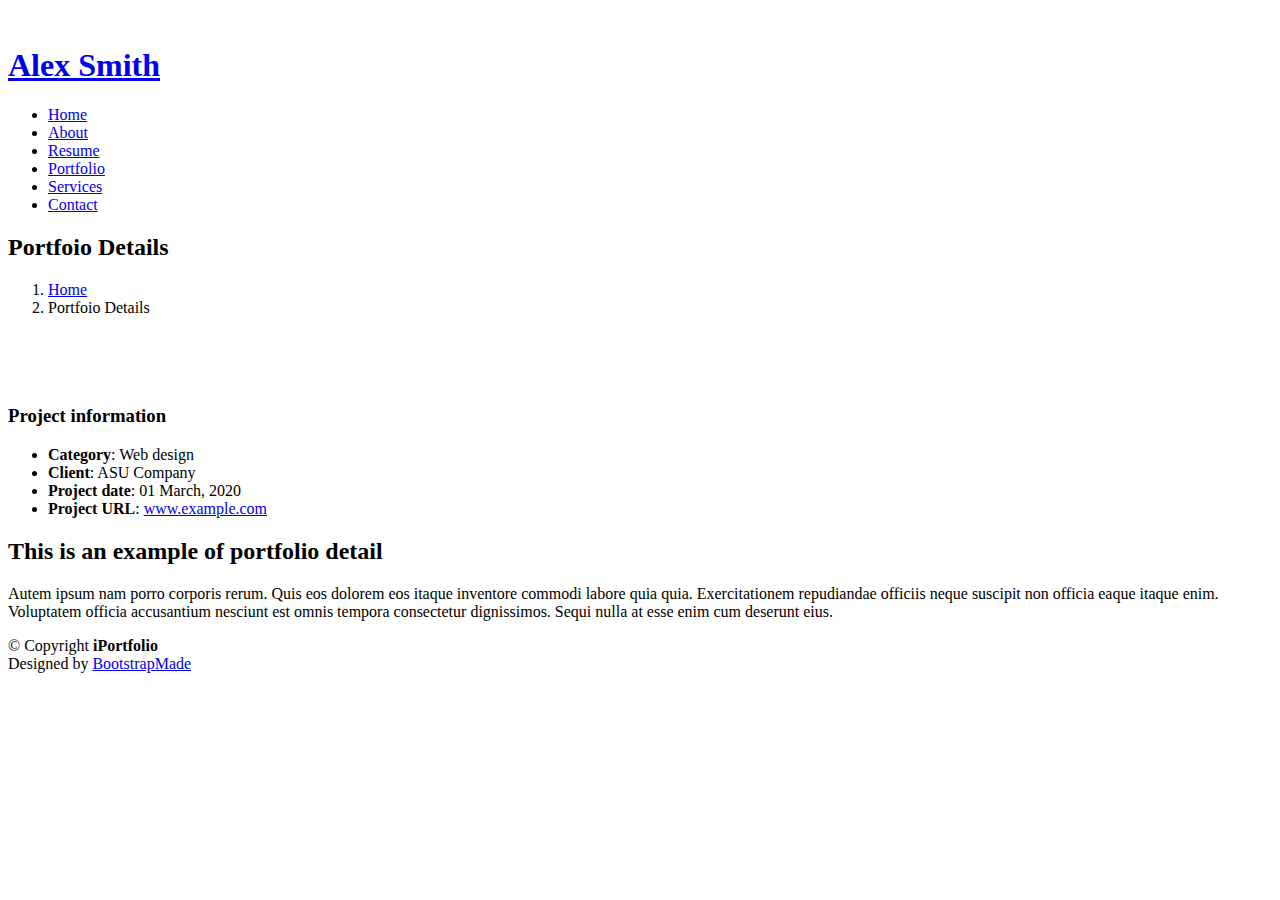
==== portfolio-details.html @ 4941a92e "Add files via upload" ====
<!DOCTYPE html>
<html lang="en">

<head>
  <meta charset="utf-8">
  <meta content="width=device-width, initial-scale=1.0" name="viewport">

  <title>Portfolio Details - iPortfolio Bootstrap Template</title>
  <meta content="" name="description">
  <meta content="" name="keywords">

  <!-- Favicons -->
  <link href="assets/img/favicon.png" rel="icon">
  <link href="assets/img/apple-touch-icon.png" rel="apple-touch-icon">

  <!-- Google Fonts -->
  <link href="https://fonts.googleapis.com/css?family=Open+Sans:300,300i,400,400i,600,600i,700,700i|Raleway:300,300i,400,400i,500,500i,600,600i,700,700i|Poppins:300,300i,400,400i,500,500i,600,600i,700,700i" rel="stylesheet">

  <!-- Vendor CSS Files -->
  <link href="assets/vendor/aos/aos.css" rel="stylesheet">
  <link href="assets/vendor/bootstrap/css/bootstrap.min.css" rel="stylesheet">
  <link href="assets/vendor/bootstrap-icons/bootstrap-icons.css" rel="stylesheet">
  <link href="assets/vendor/boxicons/css/boxicons.min.css" rel="stylesheet">
  <link href="assets/vendor/glightbox/css/glightbox.min.css" rel="stylesheet">
  <link href="assets/vendor/swiper/swiper-bundle.min.css" rel="stylesheet">

  <!-- Template Main CSS File -->
  <link href="assets/css/style.css" rel="stylesheet">

  <!-- =======================================================
  * Template Name: iPortfolio
  * Updated: Mar 10 2023 with Bootstrap v5.2.3
  * Template URL: https://bootstrapmade.com/iportfolio-bootstrap-portfolio-websites-template/
  * Author: BootstrapMade.com
  * License: https://bootstrapmade.com/license/
  ======================================================== -->
</head>

<body>

  <!-- ======= Mobile nav toggle button ======= -->
  <i class="bi bi-list mobile-nav-toggle d-xl-none"></i>

  <!-- ======= Header ======= -->
  <header id="header">
    <div class="d-flex flex-column">

      <div class="profile">
        <img src="assets/img/profile-img.jpg" alt="" class="img-fluid rounded-circle">
        <h1 class="text-light"><a href="index.html">Alex Smith</a></h1>
        <div class="social-links mt-3 text-center">
          <a href="#" class="twitter"><i class="bx bxl-twitter"></i></a>
          <a href="#" class="facebook"><i class="bx bxl-facebook"></i></a>
          <a href="#" class="instagram"><i class="bx bxl-instagram"></i></a>
          <a href="#" class="google-plus"><i class="bx bxl-skype"></i></a>
          <a href="#" class="linkedin"><i class="bx bxl-linkedin"></i></a>
        </div>
      </div>

      <nav id="navbar" class="nav-menu navbar">
        <ul>
          <li><a href="#hero" class="nav-link scrollto active"><i class="bx bx-home"></i> <span>Home</span></a></li>
          <li><a href="#about" class="nav-link scrollto"><i class="bx bx-user"></i> <span>About</span></a></li>
          <li><a href="#resume" class="nav-link scrollto"><i class="bx bx-file-blank"></i> <span>Resume</span></a></li>
          <li><a href="#portfolio" class="nav-link scrollto"><i class="bx bx-book-content"></i> <span>Portfolio</span></a></li>
          <li><a href="#services" class="nav-link scrollto"><i class="bx bx-server"></i> <span>Services</span></a></li>
          <li><a href="#contact" class="nav-link scrollto"><i class="bx bx-envelope"></i> <span>Contact</span></a></li>
        </ul>
      </nav><!-- .nav-menu -->
    </div>
  </header><!-- End Header -->

  <main id="main">

    <!-- ======= Breadcrumbs ======= -->
    <section id="breadcrumbs" class="breadcrumbs">
      <div class="container">

        <div class="d-flex justify-content-between align-items-center">
          <h2>Portfoio Details</h2>
          <ol>
            <li><a href="index.html">Home</a></li>
            <li>Portfoio Details</li>
          </ol>
        </div>

      </div>
    </section><!-- End Breadcrumbs -->

    <!-- ======= Portfolio Details Section ======= -->
    <section id="portfolio-details" class="portfolio-details">
      <div class="container">

        <div class="row gy-4">

          <div class="col-lg-8">
            <div class="portfolio-details-slider swiper">
              <div class="swiper-wrapper align-items-center">

                <div class="swiper-slide">
                  <img src="assets/img/portfolio/portfolio-details-1.jpg" alt="">
                </div>

                <div class="swiper-slide">
                  <img src="assets/img/portfolio/portfolio-details-2.jpg" alt="">
                </div>

                <div class="swiper-slide">
                  <img src="assets/img/portfolio/portfolio-details-3.jpg" alt="">
                </div>

              </div>
              <div class="swiper-pagination"></div>
            </div>
          </div>

          <div class="col-lg-4">
            <div class="portfolio-info">
              <h3>Project information</h3>
              <ul>
                <li><strong>Category</strong>: Web design</li>
                <li><strong>Client</strong>: ASU Company</li>
                <li><strong>Project date</strong>: 01 March, 2020</li>
                <li><strong>Project URL</strong>: <a href="#">www.example.com</a></li>
              </ul>
            </div>
            <div class="portfolio-description">
              <h2>This is an example of portfolio detail</h2>
              <p>
                Autem ipsum nam porro corporis rerum. Quis eos dolorem eos itaque inventore commodi labore quia quia. Exercitationem repudiandae officiis neque suscipit non officia eaque itaque enim. Voluptatem officia accusantium nesciunt est omnis tempora consectetur dignissimos. Sequi nulla at esse enim cum deserunt eius.
              </p>
            </div>
          </div>

        </div>

      </div>
    </section><!-- End Portfolio Details Section -->

  </main><!-- End #main -->

  <!-- ======= Footer ======= -->
  <footer id="footer">
    <div class="container">
      <div class="copyright">
        &copy; Copyright <strong><span>iPortfolio</span></strong>
      </div>
      <div class="credits">
        <!-- All the links in the footer should remain intact. -->
        <!-- You can delete the links only if you purchased the pro version. -->
        <!-- Licensing information: https://bootstrapmade.com/license/ -->
        <!-- Purchase the pro version with working PHP/AJAX contact form: https://bootstrapmade.com/iportfolio-bootstrap-portfolio-websites-template/ -->
        Designed by <a href="https://bootstrapmade.com/">BootstrapMade</a>
      </div>
    </div>
  </footer><!-- End  Footer -->

  <a href="#" class="back-to-top d-flex align-items-center justify-content-center"><i class="bi bi-arrow-up-short"></i></a>

  <!-- Vendor JS Files -->
  <script src="assets/vendor/purecounter/purecounter_vanilla.js"></script>
  <script src="assets/vendor/aos/aos.js"></script>
  <script src="assets/vendor/bootstrap/js/bootstrap.bundle.min.js"></script>
  <script src="assets/vendor/glightbox/js/glightbox.min.js"></script>
  <script src="assets/vendor/isotope-layout/isotope.pkgd.min.js"></script>
  <script src="assets/vendor/swiper/swiper-bundle.min.js"></script>
  <script src="assets/vendor/typed.js/typed.min.js"></script>
  <script src="assets/vendor/waypoints/noframework.waypoints.js"></script>
  <script src="assets/vendor/php-email-form/validate.js"></script>

  <!-- Template Main JS File -->
  <script src="assets/js/main.js"></script>

</body>

</html>
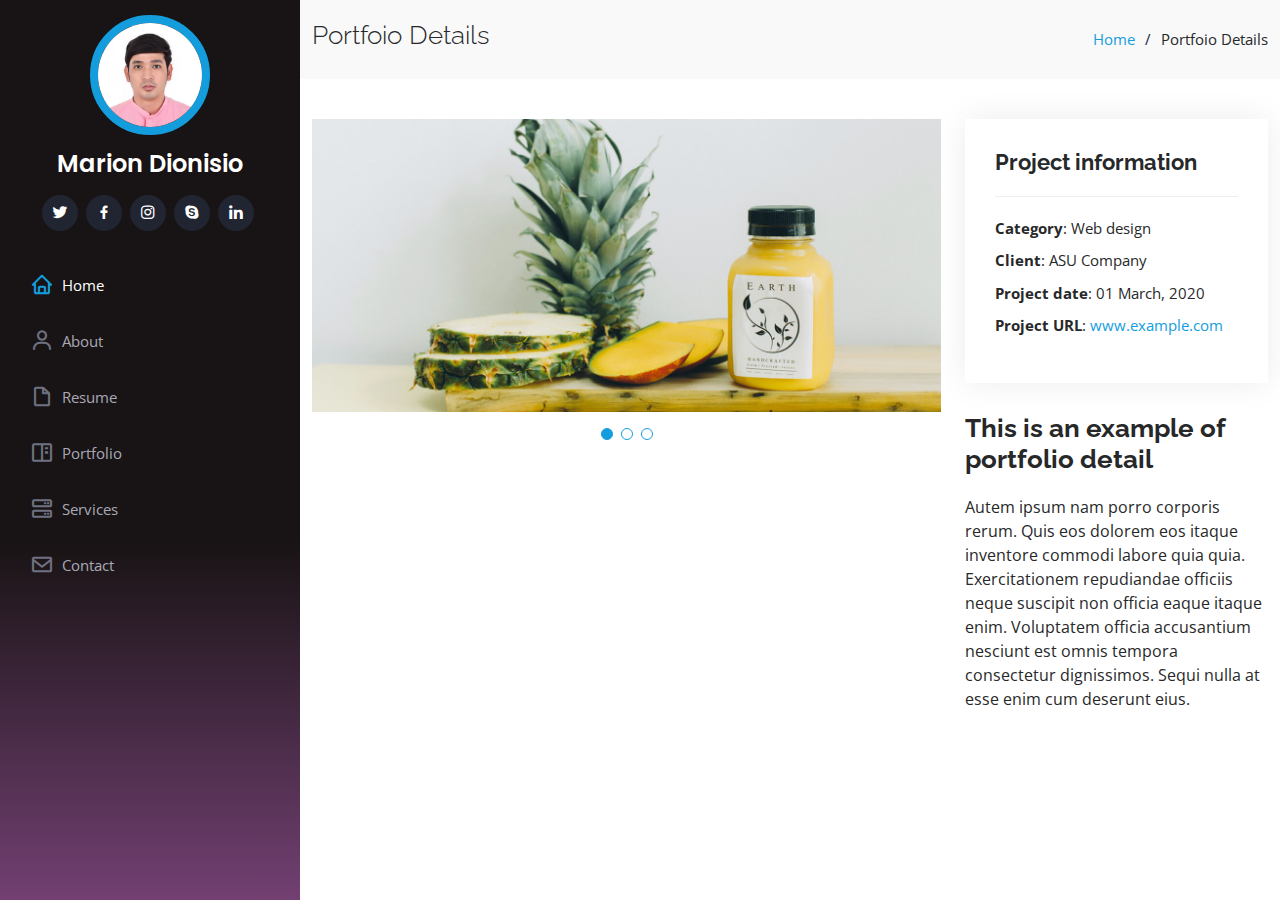
==== commit b31e159c: "Update portfolio-details.html" ====
--- a/portfolio-details.html
+++ b/portfolio-details.html
@@ -4,10 +4,6 @@
 <head>
   <meta charset="utf-8">
   <meta content="width=device-width, initial-scale=1.0" name="viewport">
-
-  <title>Portfolio Details - iPortfolio Bootstrap Template</title>
-  <meta content="" name="description">
-  <meta content="" name="keywords">
 
   <!-- Favicons -->
   <link href="assets/img/favicon.png" rel="icon">
@@ -29,7 +25,7 @@
 
   <!-- =======================================================
   * Template Name: iPortfolio
-  * Updated: Mar 10 2023 with Bootstrap v5.2.3
+  * Updated: Mar 10 2023 with Bootstrap v5.2.3
   * Template URL: https://bootstrapmade.com/iportfolio-bootstrap-portfolio-websites-template/
   * Author: BootstrapMade.com
   * License: https://bootstrapmade.com/license/
@@ -46,14 +42,14 @@
     <div class="d-flex flex-column">
 
       <div class="profile">
-        <img src="assets/img/profile-img.jpg" alt="" class="img-fluid rounded-circle">
-        <h1 class="text-light"><a href="index.html">Alex Smith</a></h1>
+        <img src="assets/img/profile-img.png" alt="" class="img-fluid rounded-circle">
+        <h1 class="text-light"><a href="index.html">Marion Dionisio</a></h1>
         <div class="social-links mt-3 text-center">
-          <a href="#" class="twitter"><i class="bx bxl-twitter"></i></a>
-          <a href="#" class="facebook"><i class="bx bxl-facebook"></i></a>
-          <a href="#" class="instagram"><i class="bx bxl-instagram"></i></a>
+          <a href="https://twitter.com/MarionDionisio_" class="twitter"><i class="bx bxl-twitter"></i></a>
+          <a href="https://www.facebook.com/marion.dionisio7" class="facebook"><i class="bx bxl-facebook"></i></a>
+          <a href="https://www.instagram.com/marion.dionisio/" class="instagram"><i class="bx bxl-instagram"></i></a>
           <a href="#" class="google-plus"><i class="bx bxl-skype"></i></a>
-          <a href="#" class="linkedin"><i class="bx bxl-linkedin"></i></a>
+          <a href="https://www.linkedin.com/in/marion-dionisio-a42985114/" class="linkedin"><i class="bx bxl-linkedin"></i></a>
         </div>
       </div>
 
@@ -139,22 +135,6 @@
 
   </main><!-- End #main -->
 
-  <!-- ======= Footer ======= -->
-  <footer id="footer">
-    <div class="container">
-      <div class="copyright">
-        &copy; Copyright <strong><span>iPortfolio</span></strong>
-      </div>
-      <div class="credits">
-        <!-- All the links in the footer should remain intact. -->
-        <!-- You can delete the links only if you purchased the pro version. -->
-        <!-- Licensing information: https://bootstrapmade.com/license/ -->
-        <!-- Purchase the pro version with working PHP/AJAX contact form: https://bootstrapmade.com/iportfolio-bootstrap-portfolio-websites-template/ -->
-        Designed by <a href="https://bootstrapmade.com/">BootstrapMade</a>
-      </div>
-    </div>
-  </footer><!-- End  Footer -->
-
   <a href="#" class="back-to-top d-flex align-items-center justify-content-center"><i class="bi bi-arrow-up-short"></i></a>
 
   <!-- Vendor JS Files -->
@@ -173,4 +153,4 @@
 
 </body>
 
-</html>+</html>
